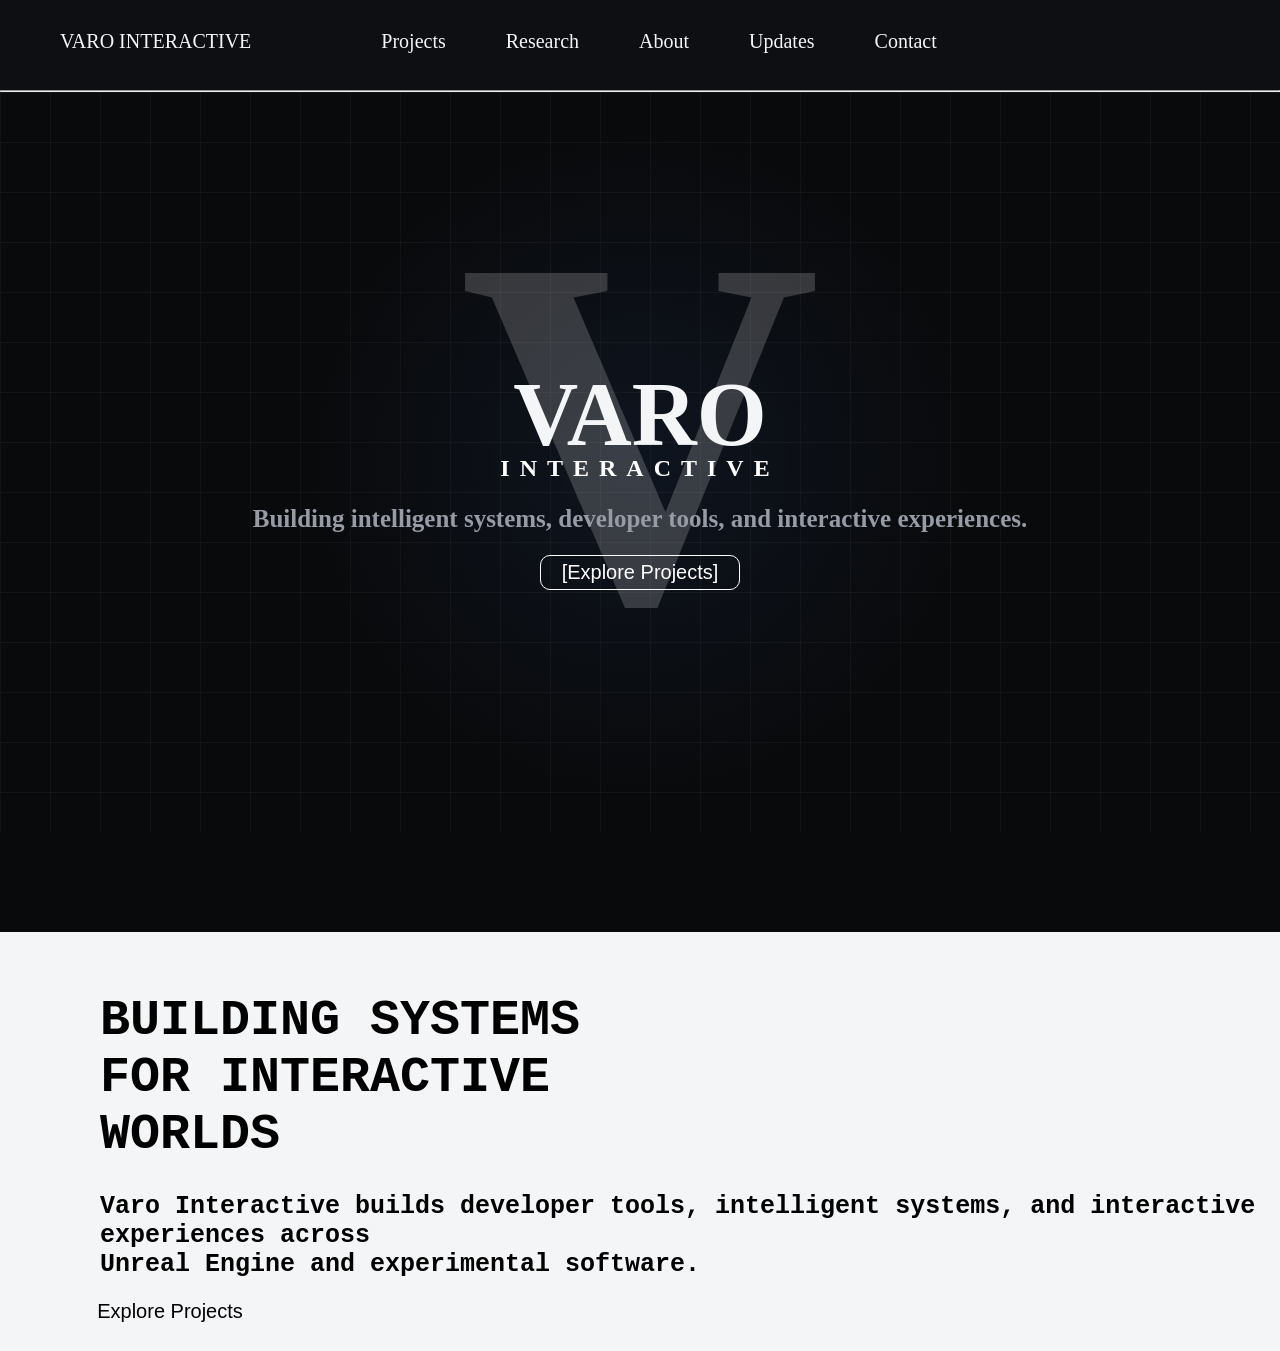
==== index.html @ 8c5bbd31 "Initial Varo Interactive website" ====
<!DOCTYPE html>
<html lang="en">
<head>
    <meta charset="UTF-8">
    <meta name="viewport" content="width=device-width, initial-scale=1.0">
    <title>Varo Interactive</title>
    <link rel="stylesheet" href="style.css">
</head>
<body>
    <div class="navbar">
        <div class="leftnav">
            <ul class="navlist">
                <li id="maintext"><a href="">VARO INTERACTIVE</a></li>
                <li><a href="projects.html">Projects</a></li>
                <li><a href="research.html">Research</a></li>
                <li><a href="about.html">About</a></li>
                <li><a href="updates.html">Updates</a></li>
                <li><a href="contact.html">Contact</a></li>
            </ul>
        </div>
    </div>
    <hr>
    <div class="mainbody">
        <div class="middletext">
            <h1 id="varotext">VARO</h1>
            <h1 id="interactivetext">INTERACTIVE</h1><br>
            <h2>
                Building intelligent systems, developer tools, and interactive
                experiences.
            </h2><br>
            <a href="projects.html" id="exprojectlink"><button id="exprojectsbtn">[Explore Projects]</button></a>
        </div>
    </div>
    <div class="sec-body">
        <h1>
            BUILDING SYSTEMS <br>FOR INTERACTIVE <br> WORLDS
        </h1>
        <h3>
        Varo Interactive builds developer tools, intelligent systems, and interactive experiences across <br> Unreal Engine and experimental software.

        </h3>
        <a href="projects.html" id="exprojectlink"><button id="exprojectsbtn2">Explore Projects</button></a>
    </div>
   
</body>
</html>
---- style.css ----
*{
    margin: 0;
    padding: 0;
}
:root{
    --bg:#090A0C;
    --bg-secondary:#0D0F13;
    --card:#111318;
    --card-hover:#161920;
    --text:#F4F5F7;
    --text-secondary:#969BA6;
    --text-muted:#666C78;
    --border:#242832;
    --accent:#4C8DFF;
    --accent-hover:#83b0ff;

}

body{
    background: var(--bg);
    color: var(--text);
    margin: 0;
}
.navbar{
    background-color: var(--bg-secondary);
    height:30px;
    padding: 30px;
    padding-left: 30px;
}
.leftnav ul{
    display: flex;
    list-style: none;
    
}

.leftnav ul li a{
    text-decoration: none;
    padding: 30px;
    color: #F4F5F7;
    font-size: 20px;
}

#maintext{
    margin-right: 70px;
    
}

.middletext{
    display: flex;
    background-color:var(--bg);
    width: 100%;
    justify-content: center;
    align-items: center;
    flex-direction: column;
    height: 700px;
    padding-top: 40px;
    position: relative;
    background-image: 
    radial-gradient(circle at center,
        rgba(76,141,255,0.08),transparent 45%),
    linear-gradient(rgba(255,255,255,0.035) 1px, transparent 1px),
    linear-gradient(90deg, rgba(255,255,255,0.035)1px, transparent 1px);
    background-size: 100% 100%,
                     50px 50px,
                     50px 50px;
            
    
}

.middletext::before{
    content: "V";
    position: absolute;
    font-size: 500px;
    font-weight: bold;
    color: rgba(255,255,255,0.18);
    left: 50%;
    top: 46%;
    transform: translate(-50%, -50%);
    pointer-events: none;
}

.middletext h2{
    color: var(--text-secondary);
    text-align: center;
    line-height: 1.5;
    font-size: 25px;

}

.middletext > *{
    position: relative;
    z-index: 1;
}
#varotext{
    font-size: 90px;
    line-height: 0.9;
    color: var(--text);
}

#interactivetext{
    font-size: 24px;
    letter-spacing: 10px;
    color: white;
}

#exprojectsbtn{
   font-size: 20px;
   background: none;
   border: 1px solid white;
   border-radius: 10px;
    color: white;
    width: 200px;
    height: 35px;
    transition: 0.3s;
   
}

#exprojectsbtn:hover{
    cursor: pointer;
    transition: 0.3s;
    transform: translateY(-3px);
    background-color: var(--accent-hover);
}

#exprojectlink{
    list-style: none;
    text-decoration: none;
    color: white;
}

#exprojectlink:hover{
    cursor: pointer;
}
.middletext h2{
    color: var(--text-secondary);
}

.sec-body{
    background-color: var(--text);
    color: black;
}

.sec-body h1{
     font-family: 'Courier New', Courier, monospace;
    font-size: 50px;
    margin: 100px;
    padding-top: 60px;
    height: 100px;
}

.sec-body h3{
    font-family:'Courier New', Courier, monospace;
    padding-left: 100px;
    font-size: 25px;
   
}

#exprojectsbtn2{
   font-size: 20px;
   background: none;
   border: 1px solid var(--text);
   border-radius: 10px;
    color: black;
    width: 200px;
    height: 35px;
    transition: 0.3s;
    margin-left: 70px;
     
     padding-top: 20px;
     padding-bottom: 50px;
}

#exprojectsbtn2:hover{
    cursor: pointer;
    transition: 0.3s;
    transform: translateX(10px);

}
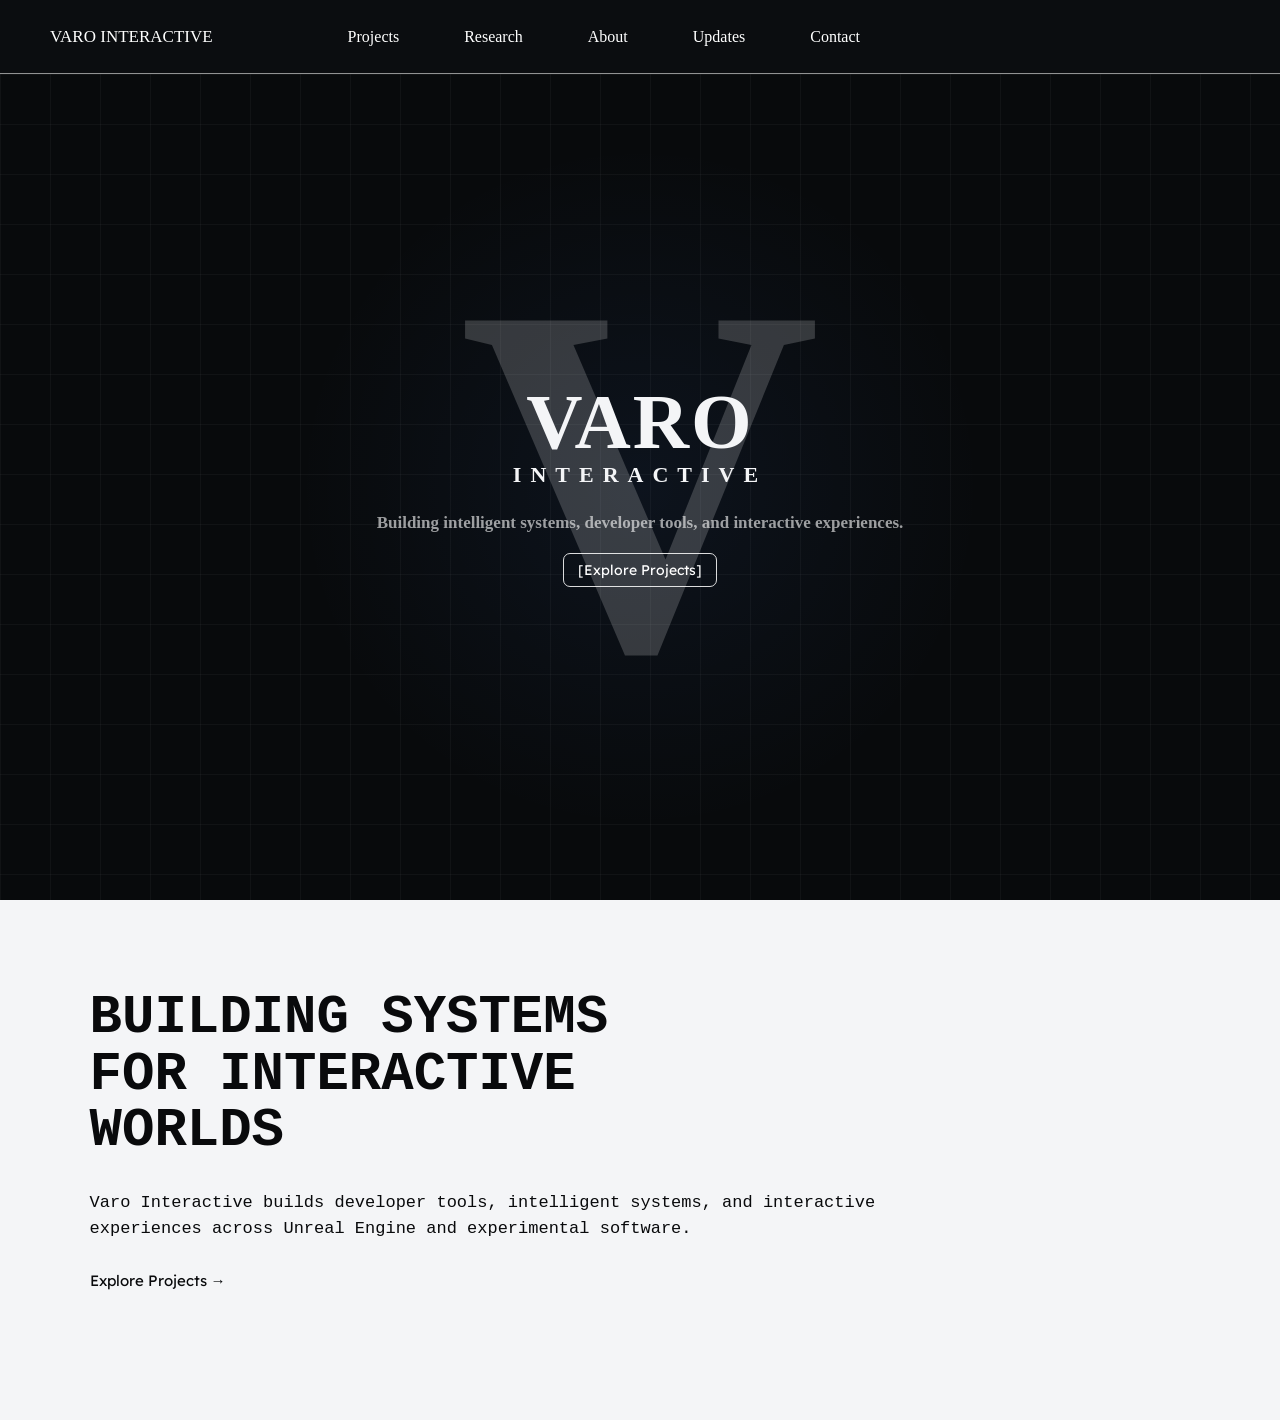
==== commit 5fdf22f3: "Make website responsive" ====
--- a/index.html
+++ b/index.html
@@ -1,46 +1,106 @@
 <!DOCTYPE html>
 <html lang="en">
+
 <head>
     <meta charset="UTF-8">
     <meta name="viewport" content="width=device-width, initial-scale=1.0">
+
     <title>Varo Interactive</title>
+
     <link rel="stylesheet" href="style.css">
 </head>
+
 <body>
+
     <div class="navbar">
         <div class="leftnav">
+
             <ul class="navlist">
-                <li id="maintext"><a href="">VARO INTERACTIVE</a></li>
-                <li><a href="projects.html">Projects</a></li>
-                <li><a href="research.html">Research</a></li>
-                <li><a href="about.html">About</a></li>
-                <li><a href="updates.html">Updates</a></li>
-                <li><a href="contact.html">Contact</a></li>
+
+                <li id="maintext">
+                    <a href="index.html">VARO INTERACTIVE</a>
+                </li>
+
+                <li>
+                    <a href="projects.html">Projects</a>
+                </li>
+
+                <li>
+                    <a href="research.html">Research</a>
+                </li>
+
+                <li>
+                    <a href="about.html">About</a>
+                </li>
+
+                <li>
+                    <a href="updates.html">Updates</a>
+                </li>
+
+                <li>
+                    <a href="contact.html">Contact</a>
+                </li>
+
             </ul>
+
         </div>
     </div>
-    <hr>
-    <div class="mainbody">
-        <div class="middletext">
-            <h1 id="varotext">VARO</h1>
-            <h1 id="interactivetext">INTERACTIVE</h1><br>
-            <h2>
-                Building intelligent systems, developer tools, and interactive
-                experiences.
-            </h2><br>
-            <a href="projects.html" id="exprojectlink"><button id="exprojectsbtn">[Explore Projects]</button></a>
-        </div>
-    </div>
-    <div class="sec-body">
-        <h1>
-            BUILDING SYSTEMS <br>FOR INTERACTIVE <br> WORLDS
-        </h1>
-        <h3>
-        Varo Interactive builds developer tools, intelligent systems, and interactive experiences across <br> Unreal Engine and experimental software.
 
-        </h3>
-        <a href="projects.html" id="exprojectlink"><button id="exprojectsbtn2">Explore Projects</button></a>
-    </div>
-   
+
+    <main>
+
+        <section class="mainbody">
+
+            <div class="middletext">
+
+                <h1 id="varotext">VARO</h1>
+
+                <h1 id="interactivetext">
+                    INTERACTIVE
+                </h1>
+
+                <h2>
+                    Building intelligent systems, developer tools,
+                    and interactive experiences.
+                </h2>
+
+                <a href="projects.html">
+                    <button id="exprojectsbtn">
+                        [Explore Projects]
+                    </button>
+                </a>
+
+            </div>
+
+        </section>
+
+
+        <section class="sec-body">
+
+            <h1>
+                BUILDING SYSTEMS
+                <br>
+                FOR INTERACTIVE
+                <br>
+                WORLDS
+            </h1>
+
+            <h3>
+                Varo Interactive builds developer tools,
+                intelligent systems, and interactive experiences across
+                Unreal Engine and experimental software.
+            </h3>
+
+            <a href="projects.html">
+                <button id="exprojectsbtn2">
+                    Explore Projects →
+                </button>
+            </a>
+
+        </section>
+
+    </main>
+
 </body>
+
 </html>
--- a/style.css
+++ b/style.css
@@ -1,178 +1,378 @@
+@import url('https://fonts.googleapis.com/css2?family=Bebas+Neue&family=Lexend+Deca:wght@300;400;500;600&display=swap');
+
 *{
     margin: 0;
     padding: 0;
-}
+    box-sizing: border-box;
+}
+
 :root{
-    --bg:#090A0C;
-    --bg-secondary:#0D0F13;
-    --card:#111318;
-    --card-hover:#161920;
-    --text:#F4F5F7;
-    --text-secondary:#969BA6;
-    --text-muted:#666C78;
-    --border:#242832;
-    --accent:#4C8DFF;
-    --accent-hover:#83b0ff;
-
+    --bg: #090A0C;
+    --bg-secondary: #0D0F13;
+
+    --text: #F4F5F7;
+    --text-secondary: #969BA6;
+
+    --border: #242832;
 }
 
 body{
     background: var(--bg);
     color: var(--text);
-    margin: 0;
-}
+}
+
+
+
 .navbar{
-    background-color: var(--bg-secondary);
-    height:30px;
-    padding: 30px;
-    padding-left: 30px;
-}
-.leftnav ul{
+    height: 74px;
+
     display: flex;
+    align-items: center;
+
+    padding: 0 50px;
+
+    background: #0b0d10;
+
+    border-bottom: 1px solid rgba(255,255,255,0.55);
+}
+
+.leftnav{
+    width: 100%;
+}
+
+.navlist{
     list-style: none;
-    
-}
-
-.leftnav ul li a{
+    /* display: flex; */
+    display: flex;
+    align-items: center;
+    gap: 65px;
+}
+
+.navlist li a{
+    color: white;
     text-decoration: none;
-    padding: 30px;
-    color: #F4F5F7;
-    font-size: 20px;
+    font-family: Georgia, serif;
+    font-size: 16px;
+    transition: opacity 0.25s ease;
+}
+
+.navlist li a:hover{
+    opacity: 0.65;
 }
 
 #maintext{
     margin-right: 70px;
-    
-}
-
-.middletext{
+}
+
+#maintext a{
+    font-size: 17px;
+}
+
+
+
+
+.mainbody{
+    min-height: calc(100vh - 74px);
+
     display: flex;
-    background-color:var(--bg);
-    width: 100%;
     justify-content: center;
     align-items: center;
+
+    position: relative;
+
+    background-color: #080a0c;
+
+    background-image:
+        radial-gradient(
+            circle at center,
+            rgba(76, 141, 255, 0.07),
+            transparent 45%
+        ),
+        linear-gradient(
+            rgba(255,255,255,0.035) 1px,
+            transparent 1px
+        ),
+        linear-gradient(
+            90deg,
+            rgba(255,255,255,0.035) 1px,
+            transparent 1px
+        );
+
+    background-size:
+        100% 100%,
+        50px 50px,
+        50px 50px;
+}
+
+.middletext{
+    position: relative;
+
+    display: flex;
     flex-direction: column;
-    height: 700px;
-    padding-top: 40px;
-    position: relative;
-    background-image: 
-    radial-gradient(circle at center,
-        rgba(76,141,255,0.08),transparent 45%),
-    linear-gradient(rgba(255,255,255,0.035) 1px, transparent 1px),
-    linear-gradient(90deg, rgba(255,255,255,0.035)1px, transparent 1px);
-    background-size: 100% 100%,
-                     50px 50px,
-                     50px 50px;
-            
-    
+    align-items: center;
+
+    text-align: center;
+
+    z-index: 2;
 }
 
 .middletext::before{
     content: "V";
+
     position: absolute;
+
+    top: 50%;
+    left: 50%;
+
+    transform: translate(-50%, -52%);
+
+    font-family: Georgia, serif;
     font-size: 500px;
     font-weight: bold;
+    line-height: 0.8;
+
     color: rgba(255,255,255,0.18);
-    left: 50%;
-    top: 46%;
-    transform: translate(-50%, -50%);
+
     pointer-events: none;
+
+    z-index: -1;
+}
+
+#varotext{
+    font-family: Georgia, serif;
+
+    font-size: 78px;
+    line-height: 0.9;
+
+    letter-spacing: 2px;
+
+    margin: 0;
+}
+
+#interactivetext{
+    font-family: Georgia, serif;
+
+    font-size: 22px;
+    letter-spacing: 9px;
+
+    margin-top: 4px;
 }
 
 .middletext h2{
-    color: var(--text-secondary);
-    text-align: center;
-    line-height: 1.5;
-    font-size: 25px;
-
-}
-
-.middletext > *{
+    margin-top: 25px;
+
+    font-family: Georgia, serif;
+    font-size: 17px;
+    font-weight: 600;
+
+    color: rgba(255,255,255,0.60);
+
+    max-width: 720px;
+}
+
+#exprojectsbtn{
+    margin-top: 20px;
+
+    padding: 7px 14px;
+
+    background: transparent;
+
+    color: white;
+
+    border: 1px solid rgba(255,255,255,0.85);
+    border-radius: 7px;
+
+    font-family: "Lexend Deca", sans-serif;
+    font-size: 14px;
+
+    cursor: pointer;
+
+    transition:
+        transform 0.25s ease,
+        background-color 0.25s ease;
+}
+
+#exprojectsbtn:hover{
+    transform: translateY(-3px);
+
+    background: rgba(255,255,255,0.08);
+}
+
+
+
+
+.sec-body{
+    min-height: 520px;
+
+    padding: 90px 7vw;
+
+    background: #F4F5F7;
+    color: #090A0C;
+
     position: relative;
-    z-index: 1;
-}
-#varotext{
-    font-size: 90px;
-    line-height: 0.9;
-    color: var(--text);
-}
-
-#interactivetext{
-    font-size: 24px;
-    letter-spacing: 10px;
-    color: white;
-}
-
-#exprojectsbtn{
-   font-size: 20px;
-   background: none;
-   border: 1px solid white;
-   border-radius: 10px;
-    color: white;
-    width: 200px;
-    height: 35px;
-    transition: 0.3s;
-   
-}
-
-#exprojectsbtn:hover{
+
+    overflow: hidden;
+}
+
+.sec-body h1{
+    font-family: "Courier New", monospace;
+
+    font-size: 54px;
+    line-height: 1.05;
+
+    margin: 0 0 30px 0;
+
+    max-width: 650px;
+}
+
+.sec-body h3{
+    font-family: "Courier New", monospace;
+
+    font-size: 17px;
+    line-height: 1.55;
+
+    font-weight: normal;
+
+    max-width: 850px;
+
+    margin-bottom: 28px;
+}
+
+#exprojectsbtn2{
+    padding: 0;
+
+    background: transparent;
+
+    color: #090A0C;
+
+    border: none;
+
+    font-family: "Lexend Deca", sans-serif;
+    font-size: 15px;
+
     cursor: pointer;
-    transition: 0.3s;
-    transform: translateY(-3px);
-    background-color: var(--accent-hover);
-}
-
-#exprojectlink{
-    list-style: none;
-    text-decoration: none;
-    color: white;
-}
-
-#exprojectlink:hover{
-    cursor: pointer;
-}
-.middletext h2{
-    color: var(--text-secondary);
-}
-
-.sec-body{
-    background-color: var(--text);
-    color: black;
-}
-
-.sec-body h1{
-     font-family: 'Courier New', Courier, monospace;
-    font-size: 50px;
-    margin: 100px;
-    padding-top: 60px;
-    height: 100px;
-}
-
-.sec-body h3{
-    font-family:'Courier New', Courier, monospace;
-    padding-left: 100px;
-    font-size: 25px;
-   
-}
-
-#exprojectsbtn2{
-   font-size: 20px;
-   background: none;
-   border: 1px solid var(--text);
-   border-radius: 10px;
-    color: black;
-    width: 200px;
-    height: 35px;
-    transition: 0.3s;
-    margin-left: 70px;
-     
-     padding-top: 20px;
-     padding-bottom: 50px;
+
+    transition:
+        transform 0.25s ease,
+        opacity 0.25s ease;
 }
 
 #exprojectsbtn2:hover{
-    cursor: pointer;
-    transition: 0.3s;
-    transform: translateX(10px);
-
-}
+    transform: translateX(6px);
+    opacity: 0.65;
+}
+
+
+
+@media (max-width: 900px){
+
+    .navbar{
+        padding: 0 20px;
+    }
+
+    .navlist{
+        gap: 22px;
+    }
+
+    #maintext{
+        margin-right: 20px;
+    }
+
+    .middletext::before{
+        font-size: 320px;
+    }
+
+    #varotext{
+        font-size: 58px;
+    }
+
+    #interactivetext{
+        font-size: 18px;
+        letter-spacing: 6px;
+    }
+
+    .middletext h2{
+        padding: 0 25px;
+        font-size: 15px;
+    }
+
+    .sec-body{
+        padding: 70px 7vw;
+    }
+
+    .sec-body h1{
+        font-size: 42px;
+    }
+}
+
+/* ===== RESPONSIVE LAYOUT ===== */
+@media (max-width: 1100px) {
+    .navbar { padding-inline: 30px; }
+    .navlist { gap: 36px; }
+    #maintext { margin-right: 24px; }
+}
+
+@media (max-width: 820px) {
+    .navbar {
+        height: auto;
+        min-height: 74px;
+        padding: 16px 22px;
+    }
+
+    .navlist {
+        flex-wrap: wrap;
+        justify-content: center;
+        gap: 12px 24px;
+    }
+
+    #maintext {
+        width: 100%;
+        margin-right: 0;
+        text-align: center;
+    }
+
+    .navlist li a { font-size: 14px; }
+    #maintext a { font-size: 16px; }
+
+    .mainbody {
+        min-height: 82svh;
+        padding: 70px 24px;
+    }
+
+    .middletext { width: 100%; }
+    .middletext::before { font-size: 380px; }
+    #varotext { font-size: 66px; }
+    #interactivetext { font-size: 19px; letter-spacing: 7px; }
+    .middletext h2 { max-width: 560px; font-size: 16px; line-height: 1.5; }
+
+    .sec-body { min-height: auto; padding: 72px 8vw; }
+    .sec-body h1 { font-size: 46px; }
+}
+
+@media (max-width: 560px) {
+    .navbar { padding: 14px 16px; }
+    .navlist { gap: 10px 16px; }
+    .navlist li a { font-size: 13px; }
+
+    .mainbody {
+        min-height: 78svh;
+        padding: 56px 18px 64px;
+    }
+
+    .middletext::before { font-size: 270px; color: rgba(255,255,255,0.12); }
+    #varotext { font-size: clamp(48px, 15vw, 60px); }
+    #interactivetext { font-size: 15px; letter-spacing: 5px; }
+    .middletext h2 { font-size: 14px; line-height: 1.55; max-width: 330px; }
+    #exprojectsbtn { margin-top: 22px; min-height: 42px; padding: 9px 15px; }
+
+    .sec-body { padding: 58px 22px 64px; }
+    .sec-body h1 { font-size: clamp(34px, 10vw, 42px); line-height: 1.08; }
+    .sec-body h3 { font-size: 15px; line-height: 1.6; }
+    #exprojectsbtn2 { min-height: 40px; font-size: 14px; }
+}
+
+@media (max-width: 360px) {
+    .navlist { gap: 9px 12px; }
+    .navlist li a { font-size: 12px; }
+    #interactivetext { letter-spacing: 4px; }
+}
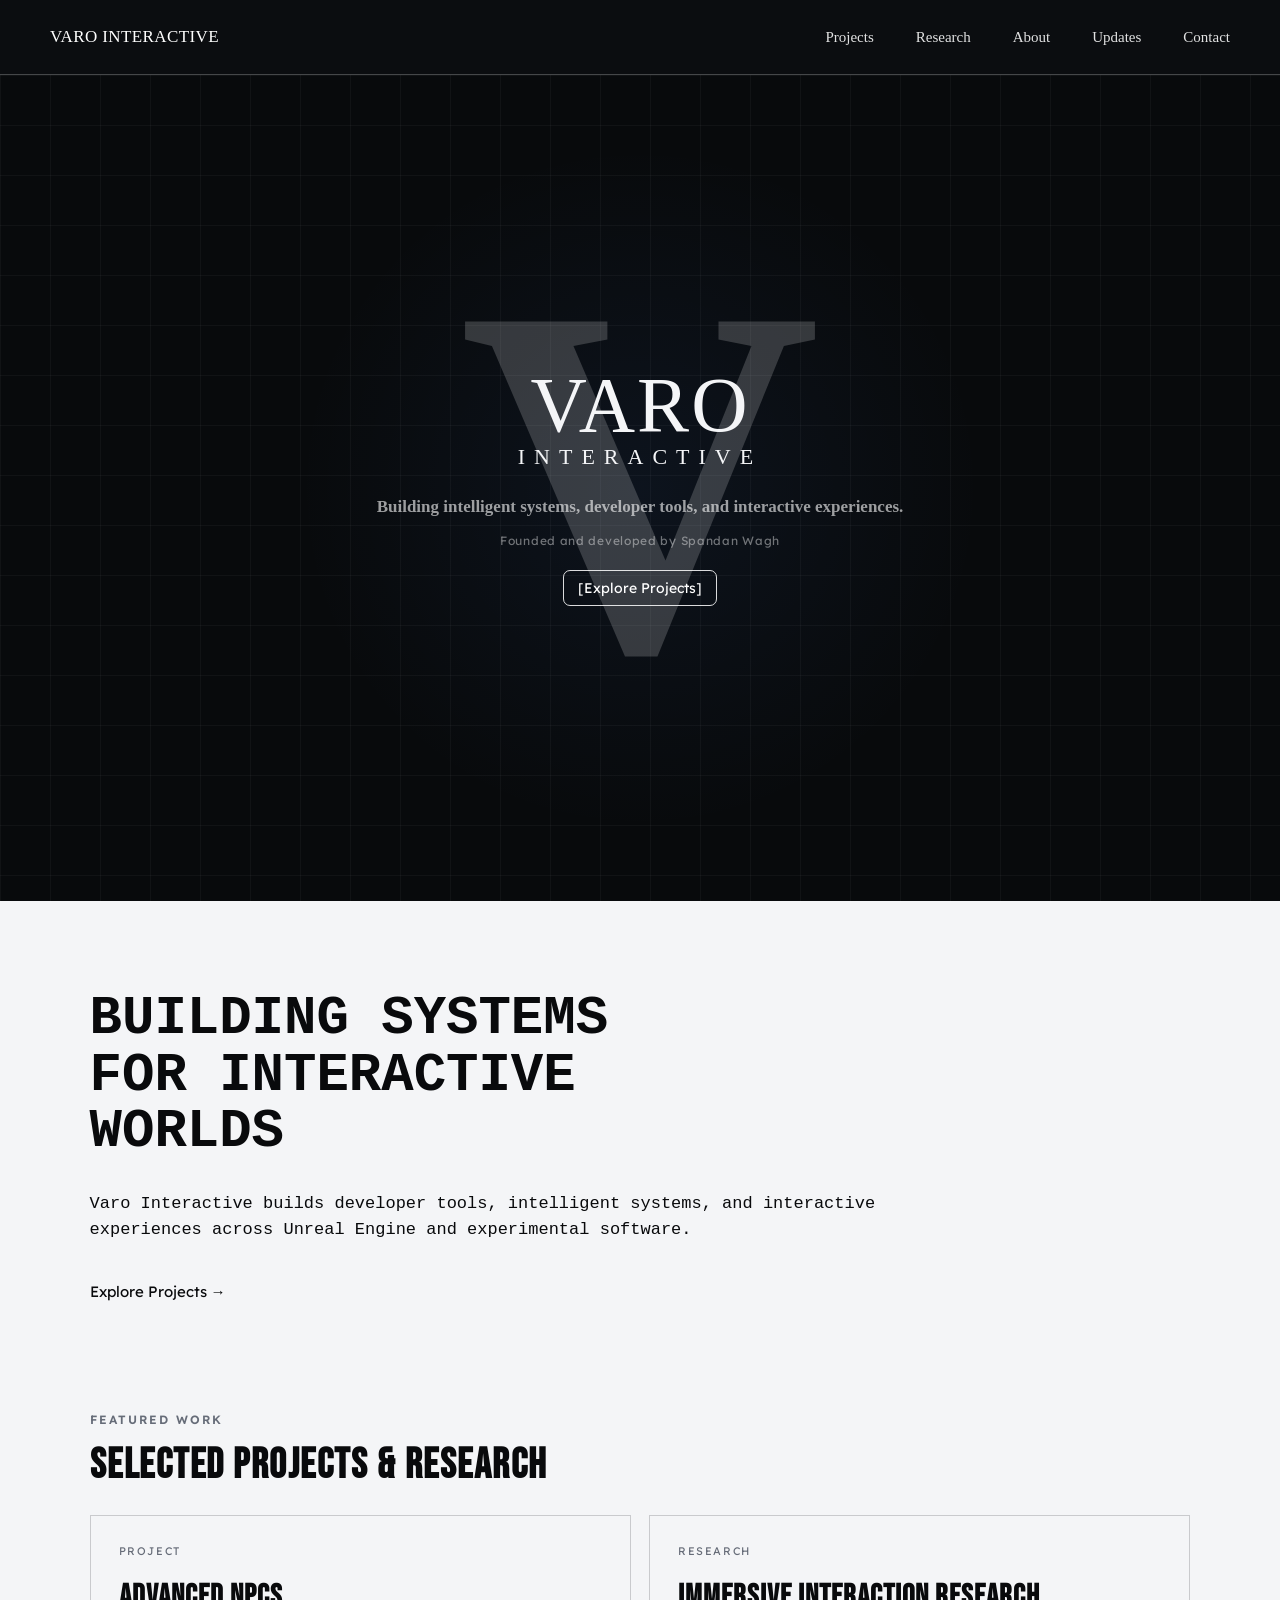
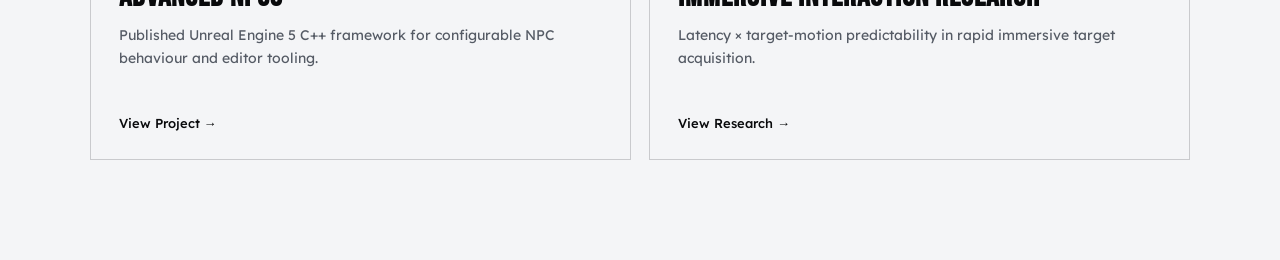
==== commit d8653dc3: "Improve Varo Interactive website" ====
--- a/index.html
+++ b/index.html
@@ -1,106 +1,97 @@
 <!DOCTYPE html>
 <html lang="en">
-
 <head>
     <meta charset="UTF-8">
     <meta name="viewport" content="width=device-width, initial-scale=1.0">
 
-    <title>Varo Interactive</title>
+    <title>Varo Interactive | Intelligent Systems & Interactive Technology</title>
+    <meta name="description" content="Varo Interactive is an independent development initiative building intelligent game systems, developer tools, immersive interaction research, and experimental software.">
+    <link rel="canonical" href="https://varointeractive.tech/">
 
+    <meta property="og:type" content="website">
+    <meta property="og:title" content="Varo Interactive | Intelligent Systems & Interactive Technology">
+    <meta property="og:description" content="Intelligent game systems, developer tools, immersive interaction research, and experimental software.">
+    <meta property="og:url" content="https://varointeractive.tech/">
+    <meta property="og:image" content="https://varointeractive.tech/thumbnail_main.png">
+
+    <meta name="twitter:card" content="summary_large_image">
+    <meta name="twitter:title" content="Varo Interactive | Intelligent Systems & Interactive Technology">
+    <meta name="twitter:description" content="Intelligent game systems, developer tools, immersive interaction research, and experimental software.">
+    <meta name="twitter:image" content="https://varointeractive.tech/thumbnail_main.png">
+
+    <link rel="icon" href="favicon.svg" type="image/svg+xml">
+    <link rel="stylesheet" href="site.css">
     <link rel="stylesheet" href="style.css">
 </head>
-
 <body>
-
-    <div class="navbar">
-        <div class="leftnav">
-
-            <ul class="navlist">
-
-                <li id="maintext">
-                    <a href="index.html">VARO INTERACTIVE</a>
-                </li>
-
-                <li>
-                    <a href="projects.html">Projects</a>
-                </li>
-
-                <li>
-                    <a href="research.html">Research</a>
-                </li>
-
-                <li>
-                    <a href="about.html">About</a>
-                </li>
-
-                <li>
-                    <a href="updates.html">Updates</a>
-                </li>
-
-                <li>
-                    <a href="contact.html">Contact</a>
-                </li>
-
-            </ul>
-
+    <header class="site-header">
+        <div class="site-header-inner">
+            <a class="site-brand" href="index.html" aria-current="page">VARO INTERACTIVE</a>
+            <nav class="site-nav" aria-label="Primary navigation">
+                <a href="projects.html">Projects</a>
+                <a href="research.html">Research</a>
+                <a href="about.html">About</a>
+                <a href="updates.html">Updates</a>
+                <a href="contact.html">Contact</a>
+            </nav>
         </div>
-    </div>
-
+    </header>
 
     <main>
-
-        <section class="mainbody">
-
+        <section class="mainbody" aria-labelledby="hero-title">
             <div class="middletext">
-
-                <h1 id="varotext">VARO</h1>
-
-                <h1 id="interactivetext">
-                    INTERACTIVE
-                </h1>
+                <h1 id="hero-title" class="sr-only">Varo Interactive</h1>
+                <p id="varotext" aria-hidden="true">VARO</p>
+                <p id="interactivetext" aria-hidden="true">INTERACTIVE</p>
 
                 <h2>
                     Building intelligent systems, developer tools,
                     and interactive experiences.
                 </h2>
 
-                <a href="projects.html">
-                    <button id="exprojectsbtn">
-                        [Explore Projects]
-                    </button>
-                </a>
+                <p class="founder-line">Founded and developed by Spandan Wagh</p>
 
+                <a href="projects.html" class="hero-button">[Explore Projects]</a>
+            </div>
+        </section>
+
+        <section class="sec-body" aria-labelledby="systems-title">
+            <div class="sec-copy">
+                <h2 id="systems-title">
+                    BUILDING SYSTEMS<br>
+                    FOR INTERACTIVE<br>
+                    WORLDS
+                </h2>
+
+                <p>
+                    Varo Interactive builds developer tools, intelligent systems, and interactive experiences across
+                    Unreal Engine and experimental software.
+                </p>
+
+                <a href="projects.html" class="text-link">Explore Projects →</a>
             </div>
 
+            <div class="featured-work" aria-labelledby="featured-title">
+                <p class="section-label">FEATURED WORK</p>
+                <h2 id="featured-title">SELECTED PROJECTS & RESEARCH</h2>
+
+                <div class="featured-grid">
+                    <a class="featured-card" href="Projects/advanced-npcs.html">
+                        <span class="featured-type">PROJECT</span>
+                        <h3>ADVANCED NPCs</h3>
+                        <p>Published Unreal Engine 5 C++ framework for configurable NPC behaviour and editor tooling.</p>
+                        <span class="featured-link">View Project →</span>
+                    </a>
+
+                    <a class="featured-card" href="research.html">
+                        <span class="featured-type">RESEARCH</span>
+                        <h3>IMMERSIVE INTERACTION RESEARCH</h3>
+                        <p>Latency × target-motion predictability in rapid immersive target acquisition.</p>
+                        <span class="featured-link">View Research →</span>
+                    </a>
+                </div>
+            </div>
         </section>
-
-
-        <section class="sec-body">
-
-            <h1>
-                BUILDING SYSTEMS
-                <br>
-                FOR INTERACTIVE
-                <br>
-                WORLDS
-            </h1>
-
-            <h3>
-                Varo Interactive builds developer tools,
-                intelligent systems, and interactive experiences across
-                Unreal Engine and experimental software.
-            </h3>
-
-            <a href="projects.html">
-                <button id="exprojectsbtn2">
-                    Explore Projects →
-                </button>
-            </a>
-
-        </section>
-
     </main>
-
 </body>
-
-</html>+</html>
--- a/site.css
+++ b/site.css
@@ -0,0 +1,133 @@
+@import url('https://fonts.googleapis.com/css2?family=Bebas+Neue&family=Lexend+Deca:wght@300;400;500;600&display=swap');
+
+*{
+    box-sizing: border-box;
+}
+
+html{
+    scroll-behavior: smooth;
+}
+
+body{
+    margin: 0;
+}
+
+img{
+    max-width: 100%;
+}
+
+.site-header{
+    position: relative;
+    z-index: 100;
+    width: 100%;
+    background: #0b0d10;
+    border-bottom: 1px solid rgba(255,255,255,0.24);
+}
+
+.site-header-inner{
+    width: min(1400px, 100%);
+    min-height: 74px;
+    margin: 0 auto;
+    padding: 0 50px;
+    display: flex;
+    align-items: center;
+    justify-content: space-between;
+    gap: 42px;
+}
+
+.site-brand{
+    flex: 0 0 auto;
+    color: #fff;
+    text-decoration: none;
+    font-family: Georgia, serif;
+    font-size: 17px;
+    letter-spacing: 0.4px;
+    transition: opacity 0.2s ease;
+}
+
+.site-brand:hover,
+.site-brand:focus-visible{
+    opacity: 0.7;
+}
+
+.site-nav{
+    display: flex;
+    align-items: center;
+    justify-content: flex-end;
+    gap: 42px;
+    min-width: 0;
+}
+
+.site-nav a{
+    color: rgba(255,255,255,0.88);
+    text-decoration: none;
+    font-family: Georgia, serif;
+    font-size: 15px;
+    white-space: nowrap;
+    transition: opacity 0.2s ease;
+}
+
+.site-nav a:hover,
+.site-nav a:focus-visible,
+.site-nav a[aria-current="page"]{
+    opacity: 0.58;
+}
+
+a:focus-visible,
+button:focus-visible{
+    outline: 2px solid rgba(255,255,255,0.9);
+    outline-offset: 4px;
+}
+
+@media (max-width: 900px){
+    .site-header-inner{
+        padding-inline: 28px;
+        gap: 24px;
+    }
+
+    .site-nav{
+        gap: 24px;
+    }
+}
+
+@media (max-width: 720px){
+    .site-header-inner{
+        min-height: 0;
+        padding: 15px 20px 16px;
+        flex-direction: column;
+        align-items: flex-start;
+        gap: 12px;
+    }
+
+    .site-brand{
+        font-size: 16px;
+    }
+
+    .site-nav{
+        width: 100%;
+        justify-content: flex-start;
+        flex-wrap: wrap;
+        gap: 9px 20px;
+    }
+
+    .site-nav a{
+        font-size: 13px;
+        min-height: 30px;
+        display: inline-flex;
+        align-items: center;
+    }
+}
+
+@media (max-width: 380px){
+    .site-header-inner{
+        padding-inline: 16px;
+    }
+
+    .site-nav{
+        gap: 8px 15px;
+    }
+
+    .site-nav a{
+        font-size: 12px;
+    }
+}
--- a/style.css
+++ b/style.css
@@ -1,5 +1,3 @@
-@import url('https://fonts.googleapis.com/css2?family=Bebas+Neue&family=Lexend+Deca:wght@300;400;500;600&display=swap');
-
 *{
     margin: 0;
     padding: 0;
@@ -8,11 +6,8 @@
 
 :root{
     --bg: #090A0C;
-    --bg-secondary: #0D0F13;
-
     --text: #F4F5F7;
     --text-secondary: #969BA6;
-
     --border: #242832;
 }
 
@@ -21,358 +16,264 @@
     color: var(--text);
 }
 
-
-
-.navbar{
-    height: 74px;
-
-    display: flex;
-    align-items: center;
-
-    padding: 0 50px;
-
-    background: #0b0d10;
-
-    border-bottom: 1px solid rgba(255,255,255,0.55);
-}
-
-.leftnav{
-    width: 100%;
-}
-
-.navlist{
-    list-style: none;
-    /* display: flex; */
-    display: flex;
-    align-items: center;
-    gap: 65px;
-}
-
-.navlist li a{
-    color: white;
-    text-decoration: none;
-    font-family: Georgia, serif;
-    font-size: 16px;
-    transition: opacity 0.25s ease;
-}
-
-.navlist li a:hover{
-    opacity: 0.65;
-}
-
-#maintext{
-    margin-right: 70px;
-}
-
-#maintext a{
-    font-size: 17px;
-}
-
-
-
+.sr-only{
+    position: absolute;
+    width: 1px;
+    height: 1px;
+    padding: 0;
+    margin: -1px;
+    overflow: hidden;
+    clip: rect(0,0,0,0);
+    white-space: nowrap;
+    border: 0;
+}
 
 .mainbody{
     min-height: calc(100vh - 74px);
-
     display: flex;
     justify-content: center;
     align-items: center;
-
     position: relative;
-
+    padding: 80px 24px;
     background-color: #080a0c;
-
     background-image:
-        radial-gradient(
-            circle at center,
-            rgba(76, 141, 255, 0.07),
-            transparent 45%
-        ),
-        linear-gradient(
-            rgba(255,255,255,0.035) 1px,
-            transparent 1px
-        ),
-        linear-gradient(
-            90deg,
-            rgba(255,255,255,0.035) 1px,
-            transparent 1px
-        );
-
-    background-size:
-        100% 100%,
-        50px 50px,
-        50px 50px;
+        radial-gradient(circle at center, rgba(76, 141, 255, 0.07), transparent 45%),
+        linear-gradient(rgba(255,255,255,0.035) 1px, transparent 1px),
+        linear-gradient(90deg, rgba(255,255,255,0.035) 1px, transparent 1px);
+    background-size: 100% 100%, 50px 50px, 50px 50px;
 }
 
 .middletext{
     position: relative;
-
     display: flex;
     flex-direction: column;
     align-items: center;
-
     text-align: center;
-
     z-index: 2;
 }
 
 .middletext::before{
     content: "V";
-
     position: absolute;
-
     top: 50%;
     left: 50%;
-
     transform: translate(-50%, -52%);
-
     font-family: Georgia, serif;
     font-size: 500px;
     font-weight: bold;
     line-height: 0.8;
-
     color: rgba(255,255,255,0.18);
-
     pointer-events: none;
-
     z-index: -1;
 }
 
 #varotext{
     font-family: Georgia, serif;
-
     font-size: 78px;
     line-height: 0.9;
-
     letter-spacing: 2px;
-
-    margin: 0;
 }
 
 #interactivetext{
     font-family: Georgia, serif;
-
     font-size: 22px;
     letter-spacing: 9px;
-
     margin-top: 4px;
 }
 
 .middletext h2{
     margin-top: 25px;
-
     font-family: Georgia, serif;
     font-size: 17px;
     font-weight: 600;
-
+    line-height: 1.45;
     color: rgba(255,255,255,0.60);
-
     max-width: 720px;
 }
 
-#exprojectsbtn{
-    margin-top: 20px;
-
-    padding: 7px 14px;
-
+.founder-line{
+    margin-top: 13px;
+    font-family: "Lexend Deca", sans-serif;
+    font-size: 12px;
+    letter-spacing: 0.7px;
+    color: rgba(255,255,255,0.42);
+}
+
+.hero-button{
+    margin-top: 22px;
+    padding: 8px 14px;
     background: transparent;
-
     color: white;
-
     border: 1px solid rgba(255,255,255,0.85);
     border-radius: 7px;
-
+    text-decoration: none;
     font-family: "Lexend Deca", sans-serif;
     font-size: 14px;
-
-    cursor: pointer;
-
-    transition:
-        transform 0.25s ease,
-        background-color 0.25s ease;
-}
-
-#exprojectsbtn:hover{
+    transition: transform 0.25s ease, background-color 0.25s ease;
+}
+
+.hero-button:hover{
     transform: translateY(-3px);
-
     background: rgba(255,255,255,0.08);
 }
-
-
-
 
 .sec-body{
     min-height: 520px;
-
-    padding: 90px 7vw;
-
+    padding: 90px 7vw 100px;
     background: #F4F5F7;
     color: #090A0C;
-
-    position: relative;
-
-    overflow: hidden;
-}
-
-.sec-body h1{
+}
+
+.sec-copy{
+    max-width: 900px;
+}
+
+.sec-copy h2{
     font-family: "Courier New", monospace;
-
     font-size: 54px;
     line-height: 1.05;
-
-    margin: 0 0 30px 0;
-
+    margin-bottom: 30px;
     max-width: 650px;
 }
 
-.sec-body h3{
+.sec-copy > p{
     font-family: "Courier New", monospace;
-
     font-size: 17px;
     line-height: 1.55;
-
-    font-weight: normal;
-
     max-width: 850px;
-
     margin-bottom: 28px;
 }
 
-#exprojectsbtn2{
-    padding: 0;
-
-    background: transparent;
-
+.text-link{
+    display: inline-flex;
+    align-items: center;
+    min-height: 40px;
     color: #090A0C;
-
-    border: none;
-
+    text-decoration: none;
     font-family: "Lexend Deca", sans-serif;
     font-size: 15px;
-
-    cursor: pointer;
-
-    transition:
-        transform 0.25s ease,
-        opacity 0.25s ease;
-}
-
-#exprojectsbtn2:hover{
+    transition: transform 0.25s ease, opacity 0.25s ease;
+}
+
+.text-link:hover{
     transform: translateX(6px);
     opacity: 0.65;
 }
 
-
-
-@media (max-width: 900px){
-
-    .navbar{
-        padding: 0 20px;
-    }
-
-    .navlist{
-        gap: 22px;
-    }
-
-    #maintext{
-        margin-right: 20px;
-    }
-
-    .middletext::before{
-        font-size: 320px;
-    }
-
-    #varotext{
-        font-size: 58px;
-    }
-
-    #interactivetext{
-        font-size: 18px;
-        letter-spacing: 6px;
-    }
-
-    .middletext h2{
-        padding: 0 25px;
-        font-size: 15px;
-    }
-
-    .sec-body{
-        padding: 70px 7vw;
-    }
-
-    .sec-body h1{
-        font-size: 42px;
-    }
-}
-
-/* ===== RESPONSIVE LAYOUT ===== */
-@media (max-width: 1100px) {
-    .navbar { padding-inline: 30px; }
-    .navlist { gap: 36px; }
-    #maintext { margin-right: 24px; }
-}
-
-@media (max-width: 820px) {
-    .navbar {
-        height: auto;
-        min-height: 74px;
-        padding: 16px 22px;
-    }
-
-    .navlist {
-        flex-wrap: wrap;
-        justify-content: center;
-        gap: 12px 24px;
-    }
-
-    #maintext {
-        width: 100%;
-        margin-right: 0;
-        text-align: center;
-    }
-
-    .navlist li a { font-size: 14px; }
-    #maintext a { font-size: 16px; }
-
-    .mainbody {
+.featured-work{
+    margin-top: 100px;
+    max-width: 1160px;
+}
+
+.section-label{
+    font-family: "Lexend Deca", sans-serif;
+    font-size: 12px;
+    font-weight: 600;
+    letter-spacing: 2px;
+    color: #666C78;
+    margin-bottom: 13px;
+}
+
+.featured-work > h2{
+    font-family: "Bebas Neue", sans-serif;
+    font-size: 42px;
+    letter-spacing: 1.5px;
+    margin-bottom: 24px;
+}
+
+.featured-grid{
+    display: grid;
+    grid-template-columns: repeat(2, minmax(0, 1fr));
+    gap: 18px;
+}
+
+.featured-card{
+    min-height: 245px;
+    padding: 28px;
+    display: flex;
+    flex-direction: column;
+    border: 1px solid rgba(9,10,12,0.18);
+    color: #090A0C;
+    text-decoration: none;
+    transition: transform 0.25s ease, border-color 0.25s ease, background-color 0.25s ease;
+}
+
+.featured-card:hover{
+    transform: translateY(-5px);
+    border-color: rgba(9,10,12,0.55);
+    background: rgba(9,10,12,0.025);
+}
+
+.featured-type{
+    font-family: "Lexend Deca", sans-serif;
+    font-size: 11px;
+    letter-spacing: 1.6px;
+    color: #666C78;
+}
+
+.featured-card h3{
+    margin-top: 20px;
+    font-family: "Bebas Neue", sans-serif;
+    font-size: 31px;
+    letter-spacing: 1px;
+}
+
+.featured-card p{
+    margin-top: 9px;
+    max-width: 470px;
+    font-family: "Lexend Deca", sans-serif;
+    font-size: 14px;
+    line-height: 1.65;
+    color: #555b65;
+}
+
+.featured-link{
+    margin-top: auto;
+    padding-top: 24px;
+    font-family: "Lexend Deca", sans-serif;
+    font-size: 13px;
+    font-weight: 500;
+}
+
+@media (max-width: 820px){
+    .mainbody{
         min-height: 82svh;
         padding: 70px 24px;
     }
 
-    .middletext { width: 100%; }
-    .middletext::before { font-size: 380px; }
-    #varotext { font-size: 66px; }
-    #interactivetext { font-size: 19px; letter-spacing: 7px; }
-    .middletext h2 { max-width: 560px; font-size: 16px; line-height: 1.5; }
-
-    .sec-body { min-height: auto; padding: 72px 8vw; }
-    .sec-body h1 { font-size: 46px; }
-}
-
-@media (max-width: 560px) {
-    .navbar { padding: 14px 16px; }
-    .navlist { gap: 10px 16px; }
-    .navlist li a { font-size: 13px; }
-
-    .mainbody {
-        min-height: 78svh;
+    .middletext::before{ font-size: 380px; }
+    #varotext{ font-size: 66px; }
+    #interactivetext{ font-size: 19px; letter-spacing: 7px; }
+    .middletext h2{ max-width: 560px; font-size: 16px; }
+
+    .sec-body{ padding: 72px 8vw 82px; }
+    .sec-copy h2{ font-size: 46px; }
+    .featured-work{ margin-top: 76px; }
+    .featured-grid{ grid-template-columns: 1fr; }
+}
+
+@media (max-width: 560px){
+    .mainbody{
+        min-height: 76svh;
         padding: 56px 18px 64px;
     }
 
-    .middletext::before { font-size: 270px; color: rgba(255,255,255,0.12); }
-    #varotext { font-size: clamp(48px, 15vw, 60px); }
-    #interactivetext { font-size: 15px; letter-spacing: 5px; }
-    .middletext h2 { font-size: 14px; line-height: 1.55; max-width: 330px; }
-    #exprojectsbtn { margin-top: 22px; min-height: 42px; padding: 9px 15px; }
-
-    .sec-body { padding: 58px 22px 64px; }
-    .sec-body h1 { font-size: clamp(34px, 10vw, 42px); line-height: 1.08; }
-    .sec-body h3 { font-size: 15px; line-height: 1.6; }
-    #exprojectsbtn2 { min-height: 40px; font-size: 14px; }
-}
-
-@media (max-width: 360px) {
-    .navlist { gap: 9px 12px; }
-    .navlist li a { font-size: 12px; }
-    #interactivetext { letter-spacing: 4px; }
-}
+    .middletext::before{
+        font-size: 270px;
+        color: rgba(255,255,255,0.12);
+    }
+
+    #varotext{ font-size: clamp(48px, 15vw, 60px); }
+    #interactivetext{ font-size: 15px; letter-spacing: 5px; }
+    .middletext h2{ font-size: 14px; line-height: 1.55; max-width: 330px; }
+    .founder-line{ font-size: 11px; max-width: 280px; }
+    .hero-button{ min-height: 42px; display: inline-flex; align-items: center; }
+
+    .sec-body{ padding: 58px 22px 70px; }
+    .sec-copy h2{ font-size: clamp(34px, 10vw, 42px); line-height: 1.08; }
+    .sec-copy > p{ font-size: 15px; line-height: 1.6; }
+    .featured-work{ margin-top: 62px; }
+    .featured-work > h2{ font-size: 34px; }
+    .featured-card{ min-height: 220px; padding: 23px; }
+    .featured-card h3{ font-size: 28px; }
+}
